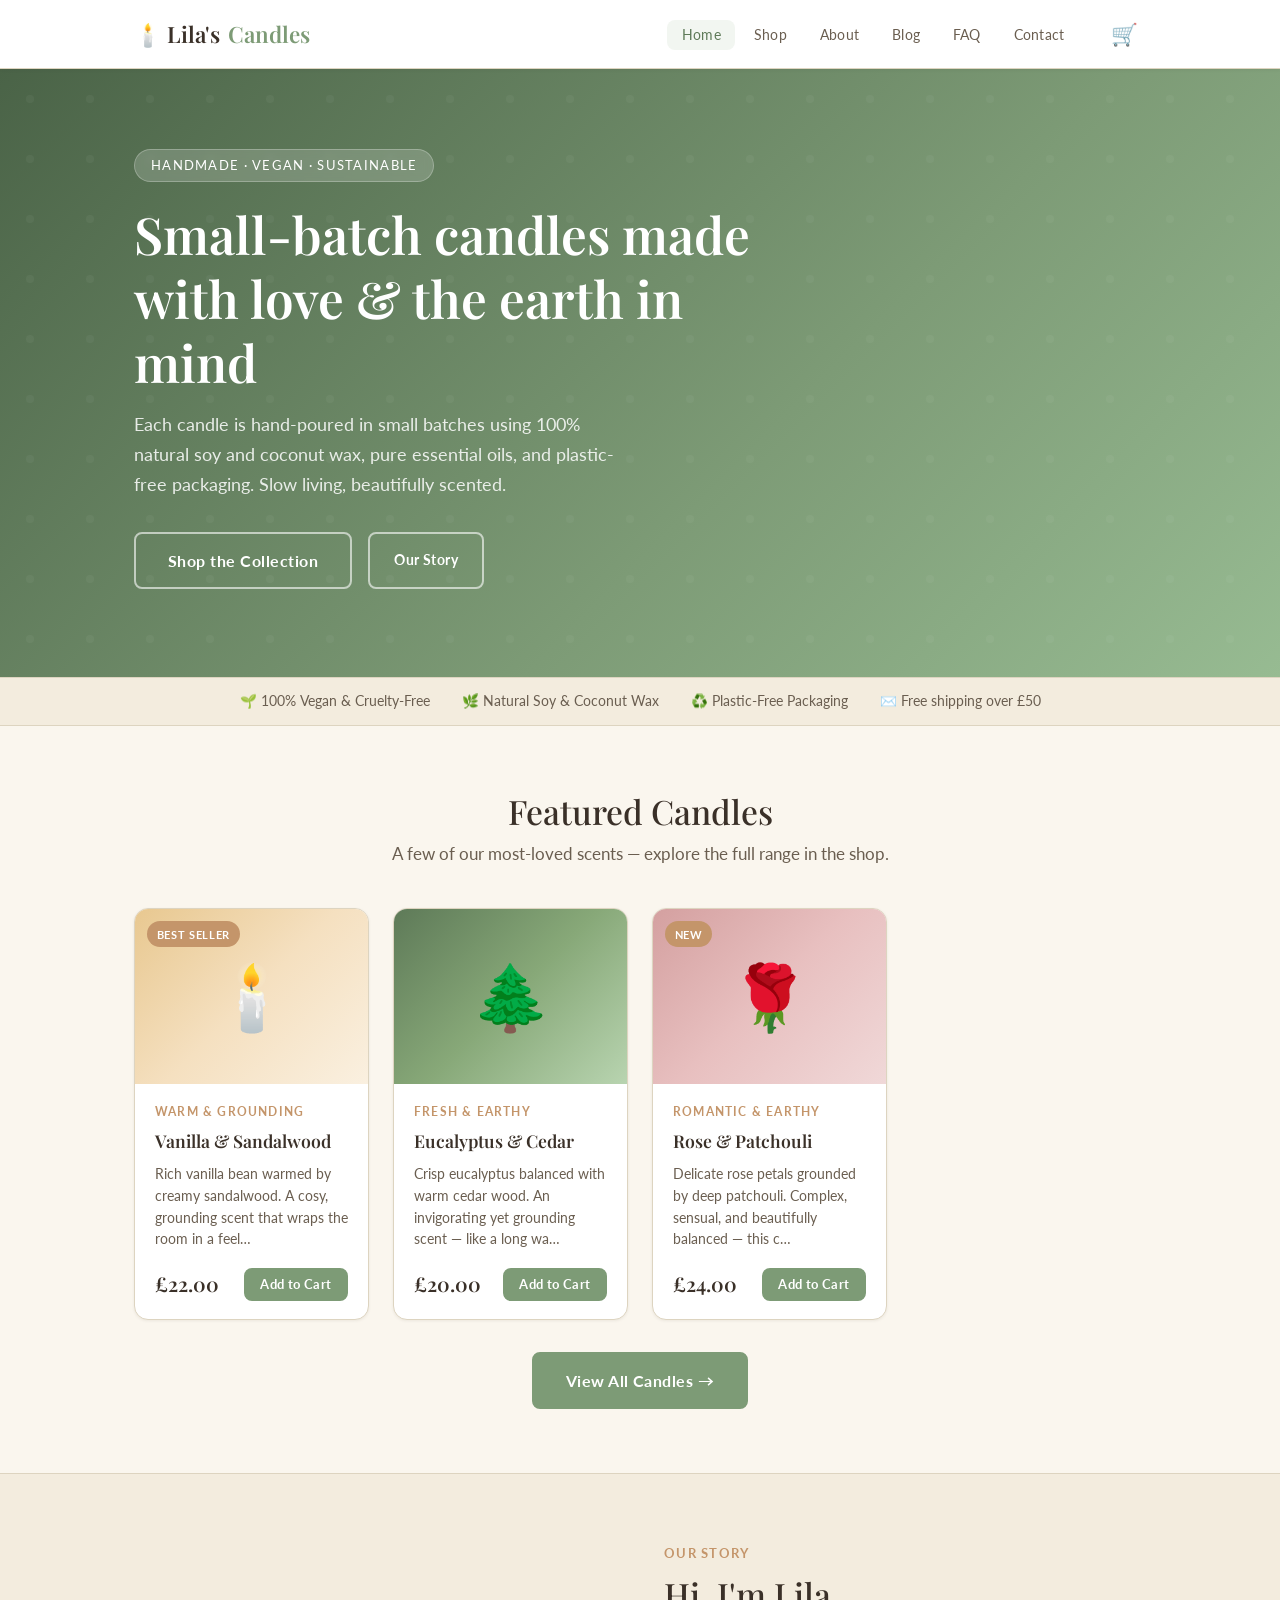
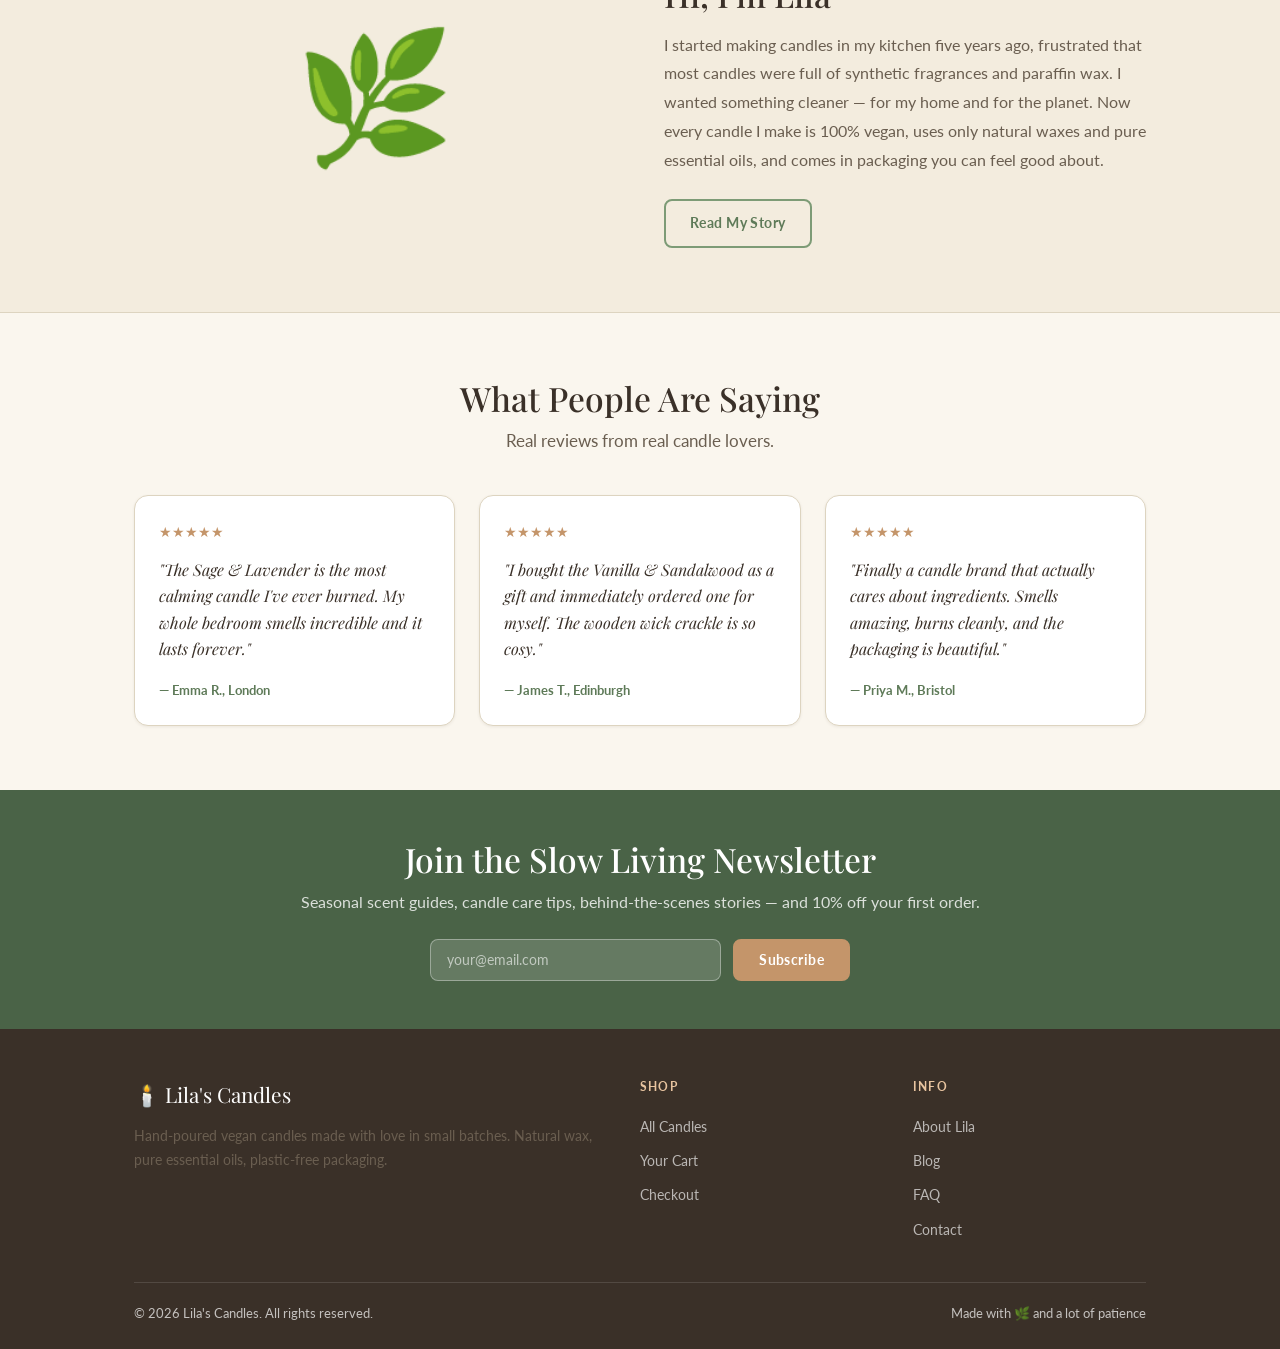
==== index.html @ c2657511 "first commit" ====
<!DOCTYPE html>
<html lang="en">
<head>
  <meta charset="UTF-8" />
  <meta name="viewport" content="width=device-width, initial-scale=1.0" />
  <title>Lila's Candles — Handmade Vegan Candles</title>
  <link rel="stylesheet" href="css/style.css" />
</head>
<body>

  <!-- ADMIN RIBBON -->
  <div id="admin-ribbon" class="admin-ribbon hidden">
    🔑 Admin Mode active —
    <a href="admin.html">Edit Products &amp; Content</a> &nbsp;·&nbsp;
    <a href="#" id="admin-logout-btn">Sign Out</a>
  </div>

  <!-- NAV -->
  <nav class="site-nav">
    <div class="container">
      <div class="nav-inner">
        <a href="index.html" class="nav-logo">🕯️ Lila's <span>Candles</span></a>
        <ul class="nav-links">
          <li><a href="index.html">Home</a></li>
          <li><a href="shop.html">Shop</a></li>
          <li><a href="about.html">About</a></li>
          <li><a href="blog.html">Blog</a></li>
          <li><a href="faq.html">FAQ</a></li>
          <li><a href="contact.html">Contact</a></li>
        </ul>
        <a href="cart.html" class="nav-cart-btn" aria-label="View cart">
          🛒 <span class="cart-badge hidden">0</span>
        </a>
        <button class="nav-hamburger" aria-label="Open menu" aria-expanded="false">
          <span></span><span></span><span></span>
        </button>
      </div>
    </div>
    <div class="mobile-nav">
      <a href="index.html">Home</a>
      <a href="shop.html">Shop</a>
      <a href="about.html">About</a>
      <a href="blog.html">Blog</a>
      <a href="faq.html">FAQ</a>
      <a href="contact.html">Contact</a>
      <a href="cart.html">🛒 Cart</a>
    </div>
  </nav>

  <!-- HERO -->
  <section class="hero">
    <div class="container">
      <div class="hero-inner">
        <span class="hero-eyebrow">Handmade · Vegan · Sustainable</span>
        <h1 data-editable="hero-title">Small-batch candles made with love &amp; the earth in mind</h1>
        <p data-editable="hero-subtitle">Each candle is hand-poured in small batches using 100% natural soy and coconut wax, pure essential oils, and plastic-free packaging. Slow living, beautifully scented.</p>
        <div class="hero-actions">
          <a href="shop.html" class="btn btn-outline-light btn-lg">Shop the Collection</a>
          <a href="about.html" class="btn btn-outline-light">Our Story</a>
        </div>
      </div>
    </div>
  </section>

  <!-- TRUST BAND -->
  <div style="background:var(--cream-100);border-top:1px solid var(--border);border-bottom:1px solid var(--border);padding:.75rem 0;">
    <div class="container">
      <div style="display:flex;gap:2rem;justify-content:center;flex-wrap:wrap;font-size:.85rem;color:var(--brown-mid);">
        <span>🌱 100% Vegan &amp; Cruelty-Free</span>
        <span>🌿 Natural Soy &amp; Coconut Wax</span>
        <span>♻️ Plastic-Free Packaging</span>
        <span>✉️ Free shipping over £50</span>
      </div>
    </div>
  </div>

  <!-- FEATURED PRODUCTS -->
  <section class="section">
    <div class="container">
      <h2 class="section-title">Featured Candles</h2>
      <p class="section-subtitle">A few of our most-loved scents — explore the full range in the shop.</p>
      <div class="products-grid" id="featured-products"></div>
      <div class="text-center mt-4">
        <a href="shop.html" class="btn btn-primary btn-lg">View All Candles →</a>
      </div>
    </div>
  </section>

  <!-- ABOUT TEASER -->
  <section class="section" style="background:var(--cream-100);border-top:1px solid var(--border);border-bottom:1px solid var(--border);">
    <div class="container">
      <div class="grid-2" style="align-items:center;gap:3rem">
        <div style="font-size:8rem;text-align:center;line-height:1">🌿</div>
        <div>
          <span style="font-size:.8rem;font-weight:700;text-transform:uppercase;letter-spacing:.1em;color:var(--terracotta);">Our Story</span>
          <h2 style="margin:.5rem 0 1rem">Hi, I'm Lila</h2>
          <p style="font-size:1rem;line-height:1.8;" data-editable="home-about-teaser">I started making candles in my kitchen five years ago, frustrated that most candles were full of synthetic fragrances and paraffin wax. I wanted something cleaner — for my home and for the planet. Now every candle I make is 100% vegan, uses only natural waxes and pure essential oils, and comes in packaging you can feel good about.</p>
          <a href="about.html" class="btn btn-outline mt-3">Read My Story</a>
        </div>
      </div>
    </div>
  </section>

  <!-- TESTIMONIALS -->
  <section class="section">
    <div class="container">
      <h2 class="section-title">What People Are Saying</h2>
      <p class="section-subtitle">Real reviews from real candle lovers.</p>
      <div class="grid-3">
        <div class="testimonial">
          <div class="testimonial-stars">★★★★★</div>
          <p class="testimonial-text">"The Sage &amp; Lavender is the most calming candle I've ever burned. My whole bedroom smells incredible and it lasts forever."</p>
          <div class="testimonial-author">— Emma R., London</div>
        </div>
        <div class="testimonial">
          <div class="testimonial-stars">★★★★★</div>
          <p class="testimonial-text">"I bought the Vanilla &amp; Sandalwood as a gift and immediately ordered one for myself. The wooden wick crackle is so cosy."</p>
          <div class="testimonial-author">— James T., Edinburgh</div>
        </div>
        <div class="testimonial">
          <div class="testimonial-stars">★★★★★</div>
          <p class="testimonial-text">"Finally a candle brand that actually cares about ingredients. Smells amazing, burns cleanly, and the packaging is beautiful."</p>
          <div class="testimonial-author">— Priya M., Bristol</div>
        </div>
      </div>
    </div>
  </section>

  <!-- NEWSLETTER -->
  <section class="newsletter-band">
    <div class="container text-center">
      <h2>Join the Slow Living Newsletter</h2>
      <p>Seasonal scent guides, candle care tips, behind-the-scenes stories — and 10% off your first order.</p>
      <form class="newsletter-form" style="margin:0 auto;" onsubmit="return false;">
        <input type="email" placeholder="your@email.com" required />
        <button type="submit" class="btn btn-terra">Subscribe</button>
      </form>
    </div>
  </section>

  <!-- FOOTER -->
  <footer class="site-footer">
    <div class="container">
      <div class="footer-grid">
        <div>
          <div class="footer-brand">🕯️ Lila's Candles</div>
          <p class="footer-tagline">Hand-poured vegan candles made with love in small batches. Natural wax, pure essential oils, plastic-free packaging.</p>
        </div>
        <div>
          <div class="footer-heading">Shop</div>
          <ul class="footer-links">
            <li><a href="shop.html">All Candles</a></li>
            <li><a href="cart.html">Your Cart</a></li>
            <li><a href="checkout.html">Checkout</a></li>
          </ul>
        </div>
        <div>
          <div class="footer-heading">Info</div>
          <ul class="footer-links">
            <li><a href="about.html">About Lila</a></li>
            <li><a href="blog.html">Blog</a></li>
            <li><a href="faq.html">FAQ</a></li>
            <li><a href="contact.html">Contact</a></li>
          </ul>
        </div>
      </div>
      <div class="footer-bottom">
        <span>© 2026 Lila's Candles. All rights reserved.</span>
        <span>Made with 🌿 and a lot of patience</span>
      </div>
    </div>
  </footer>

  <div id="toast-container"></div>
  <script src="js/store.js"></script>
  <script src="js/main.js"></script>
  <script>
    // Render 3 featured products (ids 2, 3, 4)
    document.addEventListener('DOMContentLoaded', function () {
      const featured = Store.getProducts().filter(p => [2, 3, 4].includes(p.id));
      const grid = document.getElementById('featured-products');
      grid.innerHTML = featured.map(p => `
        <div class="product-card">
          <div class="product-image" style="background:${p.gradient}">
            ${p.badge ? `<span class="product-badge">${p.badge}</span>` : ''}
            ${p.emoji}
          </div>
          <div class="product-body">
            <div class="product-tagline">${p.tagline}</div>
            <div class="product-name">${p.name}</div>
            <div class="product-desc">${p.description.slice(0, 100)}…</div>
            <div class="product-footer">
              <span class="product-price">£${p.price.toFixed(2)}</span>
              <button class="btn btn-primary btn-sm" onclick="addFeatured(${p.id})">Add to Cart</button>
            </div>
          </div>
        </div>
      `).join('');
    });

    function addFeatured(id) {
      Store.addToCart(id);
      const p = Store.getProducts().find(x => x.id === id);
      showToast((p ? p.name : 'Item') + ' added to cart 🛒');
    }
  </script>
</body>
</html>
---- css/style.css ----
/* =====================================================
   LILA'S CANDLES — Sage & Earth Palette
   ===================================================== */
@import url('https://fonts.googleapis.com/css2?family=Playfair+Display:ital,wght@0,400;0,500;0,600;0,700;1,400;1,500&family=Lato:wght@300;400;700&display=swap');

:root {
  /* Sage greens */
  --sage-50:   #f2f6f1;
  --sage-100:  #dce9d9;
  --sage-200:  #bcd4b8;
  --sage-300:  #97bb92;
  --sage-400:  #7d9b76;   /* primary */
  --sage-500:  #5e7a58;   /* primary dark */
  --sage-600:  #4a6347;
  --sage-700:  #374d35;

  /* Earthy warmth */
  --cream:     #faf6ee;
  --cream-100: #f3ecde;
  --cream-200: #e8ddc8;
  --terracotta:#c4956a;
  --terra-dark:#a87a52;
  --terra-light:#e8c4a0;

  /* Text */
  --brown:     #3a3028;
  --brown-mid: #6a5e50;
  --brown-light:#9a8e80;

  /* Functional */
  --border:    #ddd4c0;
  --surface:   #ffffff;
  --shadow-sm: 0 1px 3px rgba(58,48,40,.08);
  --shadow:    0 4px 12px rgba(58,48,40,.10);
  --shadow-lg: 0 8px 30px rgba(58,48,40,.14);
  --radius:    8px;
  --radius-lg: 14px;
  --radius-xl: 20px;
  --transition: 0.22s ease;

  /* Typography */
  --font-serif: 'Playfair Display', Georgia, serif;
  --font-sans:  'Lato', -apple-system, BlinkMacSystemFont, sans-serif;
}

/* =====================================================
   RESET + BASE
   ===================================================== */
*, *::before, *::after { box-sizing: border-box; margin: 0; padding: 0; }
html { scroll-behavior: smooth; }

body {
  font-family: var(--font-sans);
  background: var(--cream);
  color: var(--brown);
  line-height: 1.7;
  -webkit-font-smoothing: antialiased;
}

a { color: var(--sage-500); text-decoration: none; transition: color var(--transition); }
a:hover { color: var(--sage-400); }
img { display: block; max-width: 100%; }
ul { list-style: none; }

/* =====================================================
   TYPOGRAPHY
   ===================================================== */
h1, h2, h3, h4 {
  font-family: var(--font-serif);
  line-height: 1.25;
  color: var(--brown);
}
h1 { font-size: clamp(2rem, 5vw, 3rem); font-weight: 600; }
h2 { font-size: clamp(1.5rem, 3vw, 2.1rem); font-weight: 500; }
h3 { font-size: 1.25rem; font-weight: 500; }
h4 { font-size: 1.05rem; font-weight: 500; }

p { color: var(--brown-mid); }
.serif { font-family: var(--font-serif); }
.italic { font-style: italic; }

/* =====================================================
   LAYOUT
   ===================================================== */
.container {
  max-width: 1060px;
  margin: 0 auto;
  padding: 0 1.5rem;
}

.section {
  padding: 4rem 0;
}

.section-title {
  text-align: center;
  margin-bottom: 0.5rem;
}

.section-subtitle {
  text-align: center;
  color: var(--brown-mid);
  font-size: 1.05rem;
  margin-bottom: 2.5rem;
}

.grid-2 { display: grid; grid-template-columns: 1fr 1fr; gap: 2rem; align-items: start; }
.grid-3 { display: grid; grid-template-columns: repeat(3, 1fr); gap: 1.5rem; }
.grid-4 { display: grid; grid-template-columns: repeat(4, 1fr); gap: 1.25rem; }

/* =====================================================
   NAVIGATION
   ===================================================== */
.site-nav {
  background: var(--surface);
  border-bottom: 1px solid var(--border);
  position: sticky;
  top: 0;
  z-index: 200;
  box-shadow: var(--shadow-sm);
}

.nav-inner {
  display: flex;
  align-items: center;
  height: 68px;
  gap: 1.5rem;
}

.nav-logo {
  font-family: var(--font-serif);
  font-size: 1.4rem;
  font-weight: 600;
  color: var(--brown);
  white-space: nowrap;
  margin-right: auto;
  display: flex;
  align-items: center;
  gap: 0.5rem;
}

.nav-logo span { color: var(--sage-400); }

.nav-links {
  display: flex;
  gap: 0.25rem;
}

.nav-links a {
  padding: 0.4rem 0.9rem;
  border-radius: var(--radius);
  font-size: 0.9rem;
  font-weight: 400;
  color: var(--brown-mid);
  transition: background var(--transition), color var(--transition);
  letter-spacing: 0.02em;
}

.nav-links a:hover,
.nav-links a.active {
  background: var(--sage-50);
  color: var(--sage-500);
  text-decoration: none;
}

.nav-cart-btn {
  position: relative;
  background: none;
  border: none;
  cursor: pointer;
  font-size: 1.35rem;
  color: var(--brown);
  padding: 0.3rem 0.5rem;
  border-radius: var(--radius);
  transition: background var(--transition);
  text-decoration: none;
  display: flex;
  align-items: center;
}

.nav-cart-btn:hover { background: var(--sage-50); }

.cart-badge {
  position: absolute;
  top: -2px;
  right: -4px;
  background: var(--terracotta);
  color: #fff;
  font-size: 0.65rem;
  font-weight: 700;
  font-family: var(--font-sans);
  min-width: 18px;
  height: 18px;
  border-radius: 999px;
  display: flex;
  align-items: center;
  justify-content: center;
  padding: 0 3px;
  line-height: 1;
}

.cart-badge.hidden { display: none; }

/* Hamburger */
.nav-hamburger {
  display: none;
  flex-direction: column;
  gap: 5px;
  background: none;
  border: none;
  cursor: pointer;
  padding: 0.4rem;
}

.nav-hamburger span {
  display: block;
  width: 22px;
  height: 2px;
  background: var(--brown);
  border-radius: 2px;
  transition: all var(--transition);
}

.mobile-nav {
  display: none;
  background: var(--surface);
  border-top: 1px solid var(--border);
  padding: 1rem 1.5rem;
}

.mobile-nav.open { display: block; }

.mobile-nav a {
  display: block;
  padding: 0.65rem 0;
  border-bottom: 1px solid var(--cream-100);
  color: var(--brown-mid);
  font-size: 1rem;
}

.mobile-nav a:last-child { border-bottom: none; }

/* =====================================================
   ADMIN RIBBON
   ===================================================== */
.admin-ribbon {
  background: var(--sage-600);
  color: #fff;
  text-align: center;
  font-size: 0.8rem;
  padding: 0.4rem 1rem;
  display: flex;
  align-items: center;
  justify-content: center;
  gap: 1rem;
}

.admin-ribbon a {
  color: var(--terra-light);
  font-weight: 700;
  text-decoration: underline;
}

.admin-ribbon.hidden { display: none; }

/* =====================================================
   HERO
   ===================================================== */
.hero {
  background: linear-gradient(135deg, var(--sage-600) 0%, var(--sage-400) 60%, var(--sage-300) 100%);
  color: #fff;
  padding: 5rem 0 5.5rem;
  position: relative;
  overflow: hidden;
}

.hero::before {
  content: '';
  position: absolute;
  inset: 0;
  background: url("data:image/svg+xml,%3Csvg width='60' height='60' viewBox='0 0 60 60' xmlns='http://www.w3.org/2000/svg'%3E%3Cg fill='none' fill-rule='evenodd'%3E%3Cg fill='%23ffffff' fill-opacity='0.04'%3E%3Ccircle cx='30' cy='30' r='4'/%3E%3C/g%3E%3C/g%3E%3C/svg%3E");
}

.hero-inner {
  position: relative;
  max-width: 640px;
}

.hero-eyebrow {
  display: inline-block;
  background: rgba(255,255,255,.18);
  backdrop-filter: blur(4px);
  border: 1px solid rgba(255,255,255,.25);
  border-radius: 999px;
  padding: 0.3rem 1rem;
  font-size: 0.8rem;
  letter-spacing: 0.1em;
  text-transform: uppercase;
  margin-bottom: 1.25rem;
}

.hero h1 { color: #fff; font-size: clamp(2.2rem, 5vw, 3.2rem); margin-bottom: 1rem; }

.hero p {
  color: rgba(255,255,255,.85);
  font-size: 1.1rem;
  margin-bottom: 2rem;
  max-width: 480px;
}

.hero-actions { display: flex; gap: 1rem; flex-wrap: wrap; }

/* =====================================================
   BUTTONS
   ===================================================== */
.btn {
  display: inline-flex;
  align-items: center;
  justify-content: center;
  gap: 0.4rem;
  padding: 0.65rem 1.5rem;
  border-radius: var(--radius);
  font-family: var(--font-sans);
  font-size: 0.9rem;
  font-weight: 700;
  letter-spacing: 0.03em;
  cursor: pointer;
  border: 2px solid transparent;
  transition: all var(--transition);
  text-decoration: none;
}

.btn-primary {
  background: var(--sage-400);
  color: #fff;
  border-color: var(--sage-400);
}
.btn-primary:hover {
  background: var(--sage-500);
  border-color: var(--sage-500);
  color: #fff;
  text-decoration: none;
}

.btn-outline-light {
  background: transparent;
  color: #fff;
  border-color: rgba(255,255,255,.6);
}
.btn-outline-light:hover {
  background: rgba(255,255,255,.15);
  border-color: #fff;
  color: #fff;
  text-decoration: none;
}

.btn-outline {
  background: transparent;
  color: var(--sage-500);
  border-color: var(--sage-400);
}
.btn-outline:hover {
  background: var(--sage-50);
  text-decoration: none;
}

.btn-secondary {
  background: var(--cream-200);
  color: var(--brown);
  border-color: var(--border);
}
.btn-secondary:hover { background: var(--cream-100); text-decoration: none; }

.btn-terra {
  background: var(--terracotta);
  color: #fff;
  border-color: var(--terracotta);
}
.btn-terra:hover { background: var(--terra-dark); border-color: var(--terra-dark); color:#fff; text-decoration:none; }

.btn-sm { padding: 0.4rem 0.9rem; font-size: 0.8rem; }
.btn-lg { padding: 0.8rem 2rem; font-size: 1rem; }
.btn-block { width: 100%; }

.btn-icon {
  background: none;
  border: none;
  cursor: pointer;
  padding: 0.3rem;
  border-radius: var(--radius);
  color: var(--brown-mid);
  font-size: 1rem;
  transition: color var(--transition), background var(--transition);
  display: inline-flex;
  align-items: center;
}
.btn-icon:hover { color: var(--sage-500); background: var(--sage-50); }

/* =====================================================
   PRODUCT CARDS
   ===================================================== */
.products-grid {
  display: grid;
  grid-template-columns: repeat(auto-fill, minmax(220px, 1fr));
  gap: 1.5rem;
}

.product-card {
  background: var(--surface);
  border: 1px solid var(--border);
  border-radius: var(--radius-lg);
  overflow: hidden;
  box-shadow: var(--shadow-sm);
  transition: box-shadow var(--transition), transform var(--transition);
  display: flex;
  flex-direction: column;
}

.product-card:hover {
  box-shadow: var(--shadow);
  transform: translateY(-3px);
}

.product-image {
  width: 100%;
  aspect-ratio: 4/3;
  display: flex;
  align-items: center;
  justify-content: center;
  font-size: 4rem;
  position: relative;
}

.product-body {
  padding: 1.1rem 1.25rem;
  display: flex;
  flex-direction: column;
  flex: 1;
}

.product-tagline {
  font-size: 0.75rem;
  font-weight: 700;
  text-transform: uppercase;
  letter-spacing: 0.1em;
  color: var(--terracotta);
  margin-bottom: 0.25rem;
}

.product-name {
  font-family: var(--font-serif);
  font-size: 1.1rem;
  font-weight: 600;
  color: var(--brown);
  margin-bottom: 0.5rem;
}

.product-desc {
  font-size: 0.85rem;
  color: var(--brown-mid);
  line-height: 1.6;
  flex: 1;
  margin-bottom: 1rem;
}

.product-footer {
  display: flex;
  align-items: center;
  justify-content: space-between;
  gap: 0.5rem;
}

.product-price {
  font-family: var(--font-serif);
  font-size: 1.25rem;
  font-weight: 600;
  color: var(--brown);
}

.product-badge {
  position: absolute;
  top: 0.75rem;
  left: 0.75rem;
  background: var(--terracotta);
  color: #fff;
  font-size: 0.7rem;
  font-weight: 700;
  text-transform: uppercase;
  letter-spacing: 0.06em;
  padding: 0.2rem 0.6rem;
  border-radius: 999px;
}

/* =====================================================
   CARDS (generic)
   ===================================================== */
.card {
  background: var(--surface);
  border: 1px solid var(--border);
  border-radius: var(--radius-lg);
  padding: 1.75rem;
  box-shadow: var(--shadow-sm);
}

.card-title {
  font-family: var(--font-serif);
  font-size: 1.1rem;
  font-weight: 600;
  margin-bottom: 1rem;
  padding-bottom: 0.75rem;
  border-bottom: 1px solid var(--border);
  color: var(--brown);
}

/* =====================================================
   FORMS
   ===================================================== */
form { display: grid; gap: 1rem; }

.form-row { display: grid; grid-template-columns: 1fr 1fr; gap: 1rem; }

.form-group {
  display: flex;
  flex-direction: column;
  gap: 0.35rem;
}

label {
  font-size: 0.85rem;
  font-weight: 700;
  color: var(--brown);
  letter-spacing: 0.02em;
}

label .req { color: var(--terracotta); margin-left: 2px; }

input[type="text"],
input[type="email"],
input[type="tel"],
input[type="password"],
input[type="number"],
input[type="date"],
input[type="url"],
textarea,
select {
  width: 100%;
  padding: 0.6rem 0.85rem;
  border: 1.5px solid var(--border);
  border-radius: var(--radius);
  font-family: var(--font-sans);
  font-size: 0.9rem;
  color: var(--brown);
  background: var(--surface);
  transition: border-color var(--transition), box-shadow var(--transition);
  appearance: none;
}

input:focus, textarea:focus, select:focus {
  outline: none;
  border-color: var(--sage-400);
  box-shadow: 0 0 0 3px rgba(125,155,118,.18);
}

textarea { resize: vertical; min-height: 120px; }

select {
  background-image: url("data:image/svg+xml,%3Csvg xmlns='http://www.w3.org/2000/svg' width='12' height='12' viewBox='0 0 12 12'%3E%3Cpath fill='%236a5e50' d='M6 8L1 3h10z'/%3E%3C/svg%3E");
  background-repeat: no-repeat;
  background-position: right 0.85rem center;
  padding-right: 2.25rem;
}

.checkbox-item, .radio-item {
  display: flex;
  align-items: center;
  gap: 0.5rem;
  cursor: pointer;
  font-size: 0.9rem;
  color: var(--brown-mid);
}

.checkbox-item input, .radio-item input {
  width: auto;
  accent-color: var(--sage-400);
  cursor: pointer;
}

/* =====================================================
   QUANTITY CONTROL
   ===================================================== */
.qty-control {
  display: inline-flex;
  align-items: center;
  border: 1.5px solid var(--border);
  border-radius: var(--radius);
  overflow: hidden;
  background: var(--surface);
}

.qty-btn {
  background: none;
  border: none;
  padding: 0.35rem 0.65rem;
  cursor: pointer;
  font-size: 1rem;
  color: var(--brown-mid);
  transition: background var(--transition), color var(--transition);
  line-height: 1;
}

.qty-btn:hover { background: var(--sage-50); color: var(--sage-500); }

.qty-input {
  width: 2.5rem;
  text-align: center;
  border: none;
  border-left: 1px solid var(--border);
  border-right: 1px solid var(--border);
  border-radius: 0;
  padding: 0.35rem 0;
  font-size: 0.9rem;
  font-weight: 700;
  background: var(--surface);
  color: var(--brown);
  box-shadow: none;
}

.qty-input:focus { box-shadow: none; border-color: var(--border); }

/* =====================================================
   CART TABLE
   ===================================================== */
.cart-table { width: 100%; border-collapse: collapse; }

.cart-table th {
  text-align: left;
  font-size: 0.75rem;
  font-weight: 700;
  text-transform: uppercase;
  letter-spacing: 0.08em;
  color: var(--brown-light);
  padding: 0.5rem 0.75rem;
  border-bottom: 2px solid var(--border);
}

.cart-table td {
  padding: 1.1rem 0.75rem;
  border-bottom: 1px solid var(--cream-100);
  vertical-align: middle;
}

.cart-item-img {
  width: 56px;
  height: 56px;
  border-radius: var(--radius);
  display: flex;
  align-items: center;
  justify-content: center;
  font-size: 1.75rem;
}

.cart-item-name {
  font-family: var(--font-serif);
  font-weight: 600;
  color: var(--brown);
  font-size: 0.95rem;
}

.cart-item-sub { font-size: 0.8rem; color: var(--brown-light); }

.cart-price {
  font-family: var(--font-serif);
  font-weight: 600;
  color: var(--brown);
}

/* =====================================================
   ORDER SUMMARY
   ===================================================== */
.summary-table { width: 100%; border-collapse: collapse; }

.summary-table td {
  padding: 0.55rem 0;
  font-size: 0.9rem;
}

.summary-table td:last-child { text-align: right; font-weight: 600; }

.summary-table .total-row td {
  border-top: 2px solid var(--border);
  padding-top: 0.85rem;
  font-family: var(--font-serif);
  font-size: 1.1rem;
  font-weight: 600;
  color: var(--brown);
}

.divider { border: none; border-top: 1px solid var(--border); margin: 1.25rem 0; }

/* =====================================================
   BLOG CARDS
   ===================================================== */
.blog-card {
  background: var(--surface);
  border: 1px solid var(--border);
  border-radius: var(--radius-lg);
  overflow: hidden;
  box-shadow: var(--shadow-sm);
  transition: box-shadow var(--transition), transform var(--transition);
}

.blog-card:hover { box-shadow: var(--shadow); transform: translateY(-2px); }

.blog-card-img {
  width: 100%;
  aspect-ratio: 16/9;
  display: flex;
  align-items: center;
  justify-content: center;
  font-size: 3.5rem;
}

.blog-card-body { padding: 1.25rem; }

.blog-tag {
  display: inline-block;
  background: var(--sage-50);
  color: var(--sage-600);
  font-size: 0.72rem;
  font-weight: 700;
  text-transform: uppercase;
  letter-spacing: 0.08em;
  padding: 0.2rem 0.65rem;
  border-radius: 999px;
  margin-bottom: 0.6rem;
}

.blog-card-title {
  font-family: var(--font-serif);
  font-size: 1.05rem;
  font-weight: 600;
  color: var(--brown);
  margin-bottom: 0.5rem;
  line-height: 1.35;
}

.blog-card-excerpt { font-size: 0.85rem; color: var(--brown-mid); margin-bottom: 1rem; line-height: 1.65; }

.blog-meta { font-size: 0.78rem; color: var(--brown-light); }

/* =====================================================
   FAQ ACCORDION
   ===================================================== */
.faq-item {
  border: 1px solid var(--border);
  border-radius: var(--radius);
  background: var(--surface);
  overflow: hidden;
  margin-bottom: 0.6rem;
}

.faq-question {
  width: 100%;
  text-align: left;
  background: none;
  border: none;
  padding: 1.1rem 1.25rem;
  cursor: pointer;
  display: flex;
  justify-content: space-between;
  align-items: center;
  font-family: var(--font-sans);
  font-size: 0.95rem;
  font-weight: 700;
  color: var(--brown);
  transition: background var(--transition);
}

.faq-question:hover { background: var(--sage-50); }

.faq-question.open { background: var(--sage-50); color: var(--sage-600); }

.faq-icon {
  font-size: 1.2rem;
  font-weight: 300;
  color: var(--sage-400);
  transition: transform var(--transition);
}

.faq-question.open .faq-icon { transform: rotate(45deg); }

.faq-answer {
  display: none;
  padding: 0 1.25rem 1.1rem;
  font-size: 0.9rem;
  color: var(--brown-mid);
  line-height: 1.75;
}

.faq-answer.open { display: block; }

/* =====================================================
   TESTIMONIALS
   ===================================================== */
.testimonial {
  background: var(--surface);
  border: 1px solid var(--border);
  border-radius: var(--radius-lg);
  padding: 1.5rem;
  box-shadow: var(--shadow-sm);
}

.testimonial-stars { color: var(--terracotta); font-size: 0.9rem; margin-bottom: 0.75rem; }
.testimonial-text {
  font-family: var(--font-serif);
  font-style: italic;
  font-size: 1rem;
  color: var(--brown);
  margin-bottom: 1rem;
  line-height: 1.65;
}
.testimonial-author { font-size: 0.82rem; font-weight: 700; color: var(--sage-500); }

/* =====================================================
   TOAST
   ===================================================== */
#toast-container {
  position: fixed;
  bottom: 1.5rem;
  right: 1.5rem;
  z-index: 9999;
  display: flex;
  flex-direction: column;
  gap: 0.5rem;
}

.toast {
  background: var(--brown);
  color: #fff;
  padding: 0.75rem 1.2rem;
  border-radius: var(--radius);
  font-size: 0.875rem;
  box-shadow: var(--shadow-lg);
  opacity: 0;
  transform: translateY(8px);
  transition: opacity 0.25s ease, transform 0.25s ease;
  max-width: 320px;
  line-height: 1.4;
}

.toast.show { opacity: 1; transform: translateY(0); }
.toast.success { background: var(--sage-500); }
.toast.error   { background: #c0392b; }
.toast.warning { background: var(--terracotta); }

/* =====================================================
   NEWSLETTER BAND
   ===================================================== */
.newsletter-band {
  background: var(--sage-600);
  padding: 3rem 0;
  color: #fff;
}

.newsletter-band h2 { color: #fff; margin-bottom: 0.5rem; }
.newsletter-band p { color: rgba(255,255,255,.8); margin-bottom: 1.5rem; }

.newsletter-form {
  display: flex;
  gap: 0.75rem;
  max-width: 420px;
}

.newsletter-form input {
  flex: 1;
  background: rgba(255,255,255,.15);
  border: 1.5px solid rgba(255,255,255,.35);
  color: #fff;
  border-radius: var(--radius);
  padding: 0.65rem 1rem;
  font-family: var(--font-sans);
  font-size: 0.9rem;
}

.newsletter-form input::placeholder { color: rgba(255,255,255,.6); }
.newsletter-form input:focus { outline: none; border-color: rgba(255,255,255,.8); box-shadow: none; }

/* =====================================================
   FOOTER
   ===================================================== */
.site-footer {
  background: var(--brown);
  color: rgba(255,255,255,.7);
  padding: 3rem 0 1.5rem;
}

.footer-grid {
  display: grid;
  grid-template-columns: 2fr 1fr 1fr;
  gap: 2.5rem;
  margin-bottom: 2.5rem;
}

.footer-brand {
  font-family: var(--font-serif);
  font-size: 1.3rem;
  color: #fff;
  margin-bottom: 0.75rem;
}

.footer-tagline { font-size: 0.875rem; line-height: 1.7; }

.footer-heading {
  font-size: 0.75rem;
  font-weight: 700;
  text-transform: uppercase;
  letter-spacing: 0.1em;
  color: var(--terra-light);
  margin-bottom: 0.9rem;
}

.footer-links { display: flex; flex-direction: column; gap: 0.45rem; }
.footer-links a { color: rgba(255,255,255,.65); font-size: 0.875rem; }
.footer-links a:hover { color: #fff; }

.footer-bottom {
  border-top: 1px solid rgba(255,255,255,.12);
  padding-top: 1.25rem;
  font-size: 0.8rem;
  display: flex;
  justify-content: space-between;
  gap: 1rem;
  flex-wrap: wrap;
}

/* =====================================================
   PAGE HEADER
   ===================================================== */
.page-header {
  background: linear-gradient(120deg, var(--sage-50) 0%, var(--cream) 100%);
  border-bottom: 1px solid var(--border);
  padding: 3rem 0 2rem;
  margin-bottom: 3rem;
}

.page-header h1 { margin-bottom: 0.5rem; }
.page-header p { font-size: 1rem; color: var(--brown-mid); }

/* =====================================================
   ABOUT SECTIONS
   ===================================================== */
.value-card {
  text-align: center;
  padding: 1.75rem;
  background: var(--surface);
  border: 1px solid var(--border);
  border-radius: var(--radius-lg);
  box-shadow: var(--shadow-sm);
}

.value-icon { font-size: 2.5rem; margin-bottom: 0.75rem; }
.value-card h3 { margin-bottom: 0.5rem; font-size: 1rem; }
.value-card p { font-size: 0.875rem; }

/* =====================================================
   ADMIN PANEL
   ===================================================== */
.admin-panel {
  max-width: 640px;
  margin: 4rem auto;
}

.admin-section {
  background: var(--surface);
  border: 1px solid var(--border);
  border-radius: var(--radius-lg);
  padding: 2rem;
  box-shadow: var(--shadow);
}

.admin-login-header { text-align: center; margin-bottom: 2rem; }
.admin-login-header .lock-icon { font-size: 3rem; margin-bottom: 0.75rem; }

.admin-tag {
  display: inline-block;
  background: var(--sage-100);
  color: var(--sage-600);
  font-size: 0.7rem;
  font-weight: 700;
  text-transform: uppercase;
  letter-spacing: 0.08em;
  padding: 0.15rem 0.55rem;
  border-radius: 4px;
  margin-left: 0.5rem;
  vertical-align: middle;
}

.editable-highlight {
  outline: 2px dashed var(--sage-300) !important;
  outline-offset: 3px;
  border-radius: 4px;
  cursor: text !important;
  position: relative;
}

.editable-highlight:hover {
  outline-color: var(--sage-500) !important;
  background: var(--sage-50) !important;
}

/* =====================================================
   UTILITY
   ===================================================== */
.text-center { text-align: center; }
.text-right  { text-align: right; }
.text-muted  { color: var(--brown-mid); font-size: 0.875rem; }
.text-small  { font-size: 0.85rem; }
.mt-1 { margin-top: 0.5rem; }
.mt-2 { margin-top: 1rem; }
.mt-3 { margin-top: 1.5rem; }
.mt-4 { margin-top: 2rem; }
.mb-2 { margin-bottom: 1rem; }
.mb-3 { margin-bottom: 1.5rem; }
.gap-1 { gap: 0.5rem; }
.flex { display: flex; }
.flex-col { flex-direction: column; }
.items-center { align-items: center; }
.justify-between { justify-content: space-between; }
.flex-wrap { flex-wrap: wrap; }
.w-full { width: 100%; }

.empty-state {
  text-align: center;
  padding: 3rem 1rem;
  color: var(--brown-light);
}

.empty-state .empty-icon { font-size: 3.5rem; margin-bottom: 1rem; }
.empty-state h3 { color: var(--brown-mid); margin-bottom: 0.5rem; }

/* =====================================================
   RESPONSIVE
   ===================================================== */
@media (max-width: 768px) {
  .grid-2, .grid-3, .grid-4 { grid-template-columns: 1fr; }
  .form-row { grid-template-columns: 1fr; }
  .footer-grid { grid-template-columns: 1fr; gap: 1.5rem; }
  .newsletter-form { flex-direction: column; }
  .nav-links { display: none; }
  .nav-hamburger { display: flex; }
  .hero { padding: 3rem 0 3.5rem; }
  .section { padding: 2.5rem 0; }
}

@media (max-width: 520px) {
  .products-grid { grid-template-columns: 1fr; }
  .hero-actions { flex-direction: column; }
  .hero-actions .btn { width: 100%; }
}
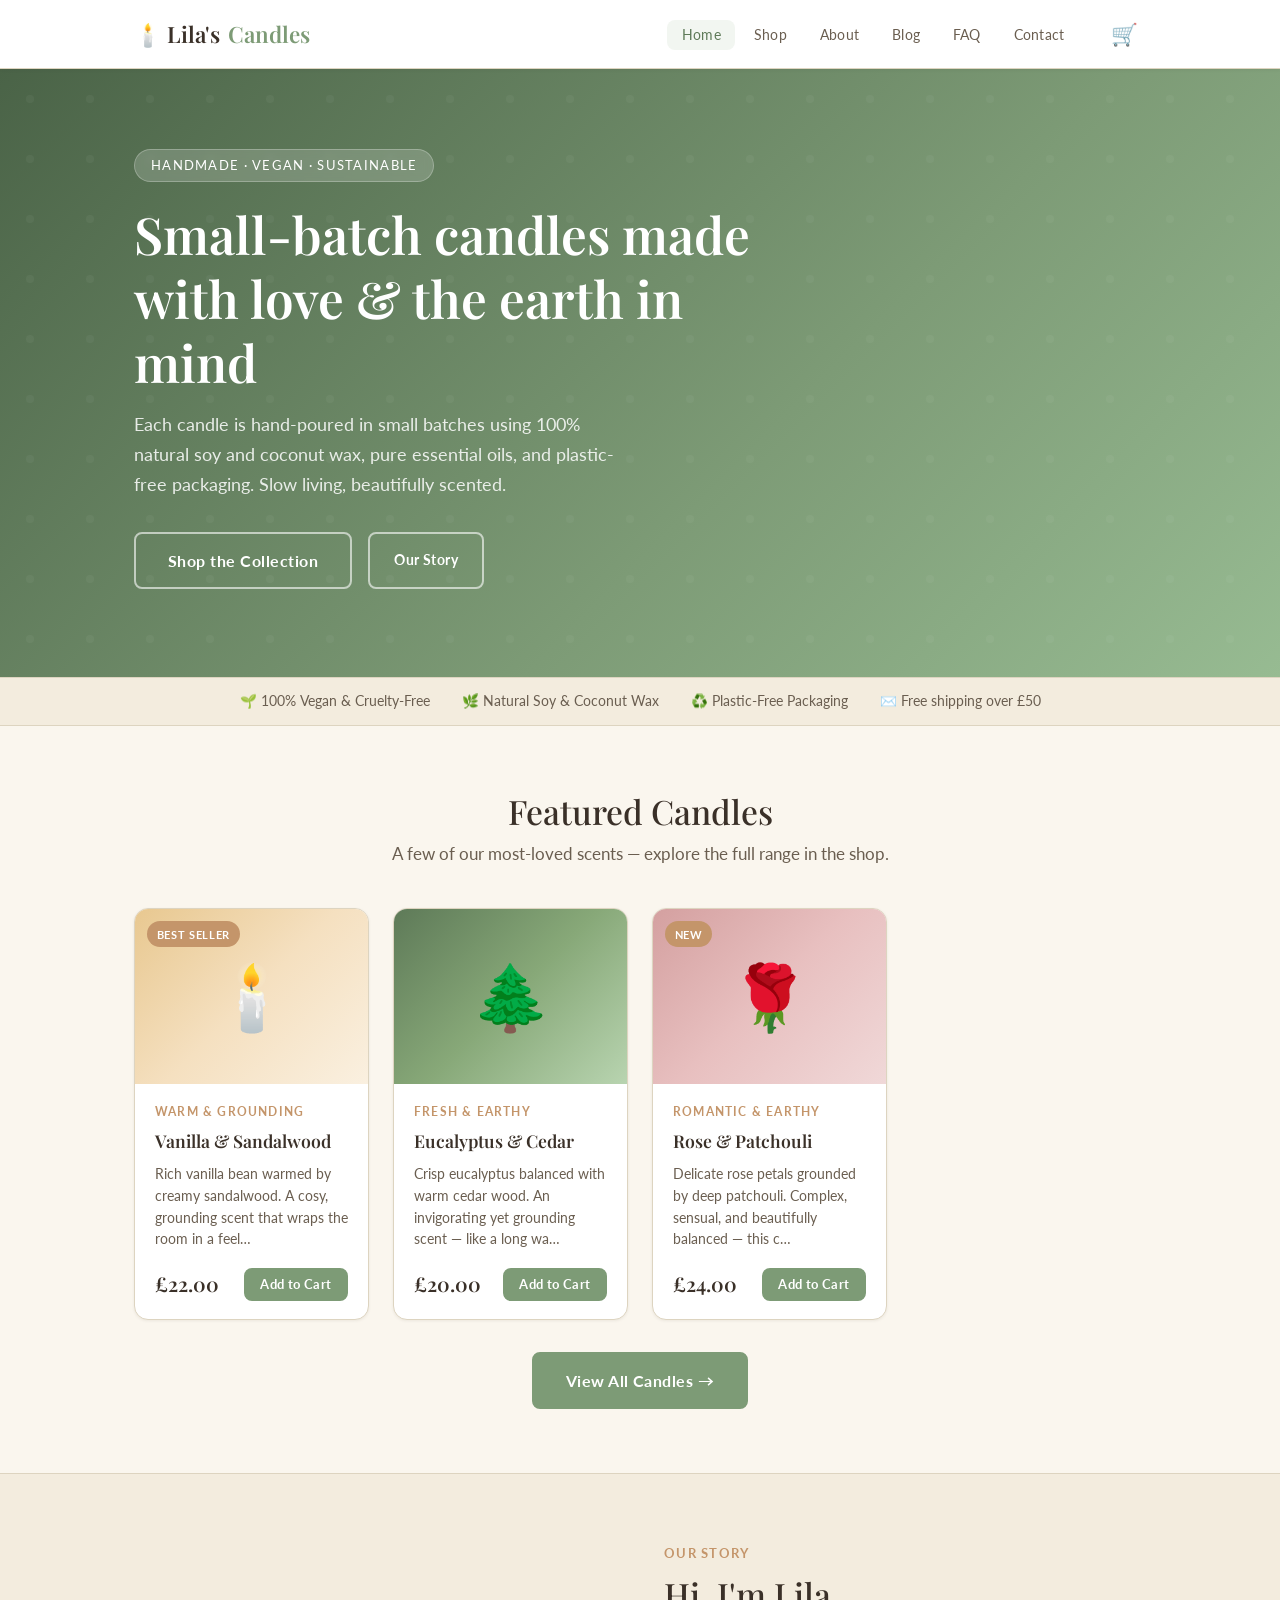
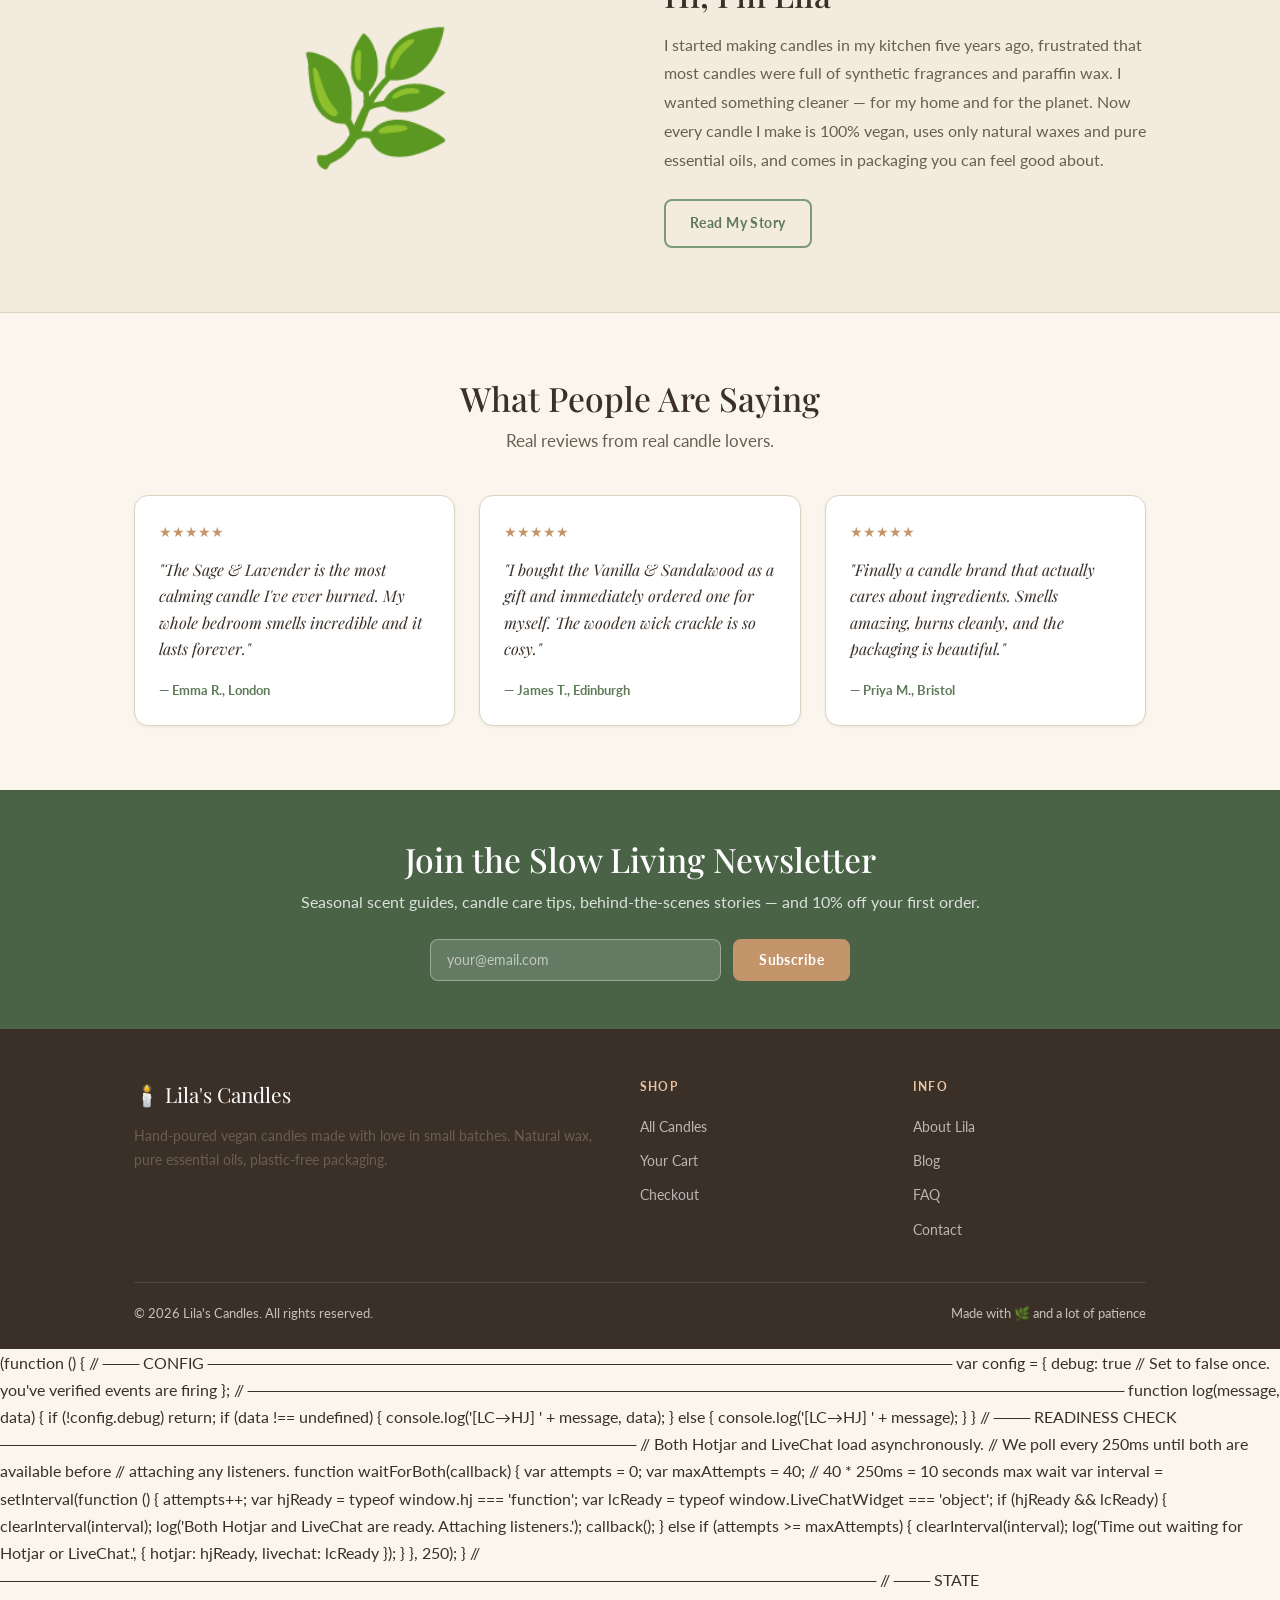
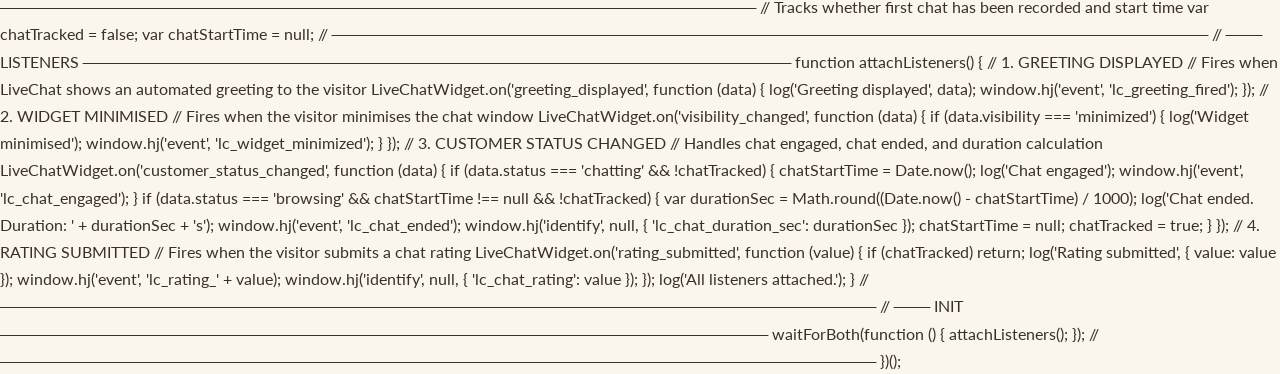
==== commit 3bcd0b8d: "LC & HJ snippets connected for testing" ====
--- a/index.html
+++ b/index.html
@@ -5,6 +5,11 @@
   <meta name="viewport" content="width=device-width, initial-scale=1.0" />
   <title>Lila's Candles — Handmade Vegan Candles</title>
   <link rel="stylesheet" href="css/style.css" />
+
+  <!-- HJ Snippet-->
+
+  <script src="https://t.contentsquare.net/uxa/14abb6b8de1a0.js"></script>
+  
 </head>
 <body>
 
@@ -204,5 +209,135 @@
       showToast((p ? p.name : 'Item') + ' added to cart 🛒');
     }
   </script>
+
+<!-- LiveChat Snippet-->
+ <!-- Start of LiveChat (www.livechat.com) code -->
+<script>
+    window.__lc = window.__lc || {};
+    window.__lc.license = 19615159;
+    window.__lc.integration_name = "manual_restart_trial";
+    window.__lc.product_name = "livechat";
+    ;(function(n,t,c){function i(n){return e._h?e._h.apply(null,n):e._q.push(n)}var e={_q:[],_h:null,_v:"2.0",on:function(){i(["on",c.call(arguments)])},once:function(){i(["once",c.call(arguments)])},off:function(){i(["off",c.call(arguments)])},get:function(){if(!e._h)throw new Error("[LiveChatWidget] You can't use getters before load.");return i(["get",c.call(arguments)])},call:function(){i(["call",c.call(arguments)])},init:function(){var n=t.createElement("script");n.async=!0,n.type="text/javascript",n.src="https://cdn.livechatinc.com/tracking.js",t.head.appendChild(n)}};!n.__lc.asyncInit&&e.init(),n.LiveChatWidget=n.LiveChatWidget||e}(window,document,[].slice))
+</script>
+<noscript><a href="https://www.livechat.com/chat-with/19615159/" rel="nofollow">Chat with us</a>, powered by <a href="https://www.livechat.com/?welcome" rel="noopener nofollow" target="_blank">LiveChat</a></noscript>
+<!-- End of LiveChat code -->
+
+<!-- LC-HJ Script-->
+
+  (function () {
+
+    // ─── CONFIG ──────────────────────────────────────────────────────────────
+    var config = {
+        debug: true // Set to false once. you've verified events are firing
+    };
+    // ─────────────────────────────────────────────────────────────────────────
+
+    function log(message, data) {
+        if (!config.debug) return;
+        if (data !== undefined) {
+            console.log('[LC→HJ] ' + message, data);
+        } else {
+            console.log('[LC→HJ] ' + message);
+        }
+    }
+
+    // ─── READINESS CHECK ─────────────────────────────────────────────────────
+    // Both Hotjar and LiveChat load asynchronously.
+    // We poll every 250ms until both are available before
+    // attaching any listeners.
+    function waitForBoth(callback) {
+        var attempts = 0;
+        var maxAttempts = 40;  // 40 * 250ms = 10 seconds max wait
+
+        var interval = setInterval(function () {
+            attempts++;
+
+            var hjReady = typeof window.hj === 'function';
+            var lcReady = typeof window.LiveChatWidget === 'object';
+
+            if (hjReady && lcReady) {
+                clearInterval(interval);
+                log('Both Hotjar and LiveChat are ready. Attaching listeners.');
+                callback();
+            } else if (attempts >= maxAttempts) {
+                clearInterval(interval);
+                log('Time out waiting for Hotjar or LiveChat.', {
+                    hotjar: hjReady,
+                    livechat: lcReady
+                });
+            }
+        }, 250);
+    }
+    // ─────────────────────────────────────────────────────────────────────────
+
+    // ─── STATE ───────────────────────────────────────────────────────────────
+    // Tracks whether first chat has been recorded and start time
+    var chatTracked = false;
+    var chatStartTime = null;
+    // ─────────────────────────────────────────────────────────────────────────
+
+    // ─── LISTENERS ───────────────────────────────────────────────────────────
+    function attachListeners() {
+
+        // 1. GREETING DISPLAYED
+        // Fires when LiveChat shows an automated greeting to the visitor
+        LiveChatWidget.on('greeting_displayed', function (data) {
+            log('Greeting displayed', data);
+            window.hj('event', 'lc_greeting_fired');
+        });
+
+        // 2. WIDGET MINIMISED
+        // Fires when the visitor minimises the chat window
+        LiveChatWidget.on('visibility_changed', function (data) {
+            if (data.visibility === 'minimized') {
+                log('Widget minimised');
+                window.hj('event', 'lc_widget_minimized');
+            }
+        });
+
+        // 3. CUSTOMER STATUS CHANGED
+        // Handles chat engaged, chat ended, and duration calculation
+        LiveChatWidget.on('customer_status_changed', function (data) {
+
+            if (data.status === 'chatting' && !chatTracked) {
+                chatStartTime = Date.now();
+                log('Chat engaged');
+                window.hj('event', 'lc_chat_engaged');
+            }
+
+            if (data.status === 'browsing' && chatStartTime !== null && !chatTracked) {
+                var durationSec = Math.round((Date.now() - chatStartTime) / 1000);
+                log('Chat ended. Duration: ' + durationSec + 's');
+                window.hj('event', 'lc_chat_ended');
+                window.hj('identify', null, {
+                    'lc_chat_duration_sec': durationSec
+                });
+                chatStartTime = null;
+                chatTracked = true;
+            }
+        });
+
+        // 4. RATING SUBMITTED
+        // Fires when the visitor submits a chat rating
+        LiveChatWidget.on('rating_submitted', function (value) {
+            if (chatTracked) return;
+            log('Rating submitted', { value: value });
+            window.hj('event', 'lc_rating_' + value);
+            window.hj('identify', null, {
+                'lc_chat_rating': value
+            });
+        });
+
+        log('All listeners attached.');
+    }
+    // ─────────────────────────────────────────────────────────────────────────
+
+    // ─── INIT ────────────────────────────────────────────────────────────────
+    waitForBoth(function () {
+        attachListeners();
+    });
+    // ─────────────────────────────────────────────────────────────────────────
+
+  })();
 </body>
 </html>
